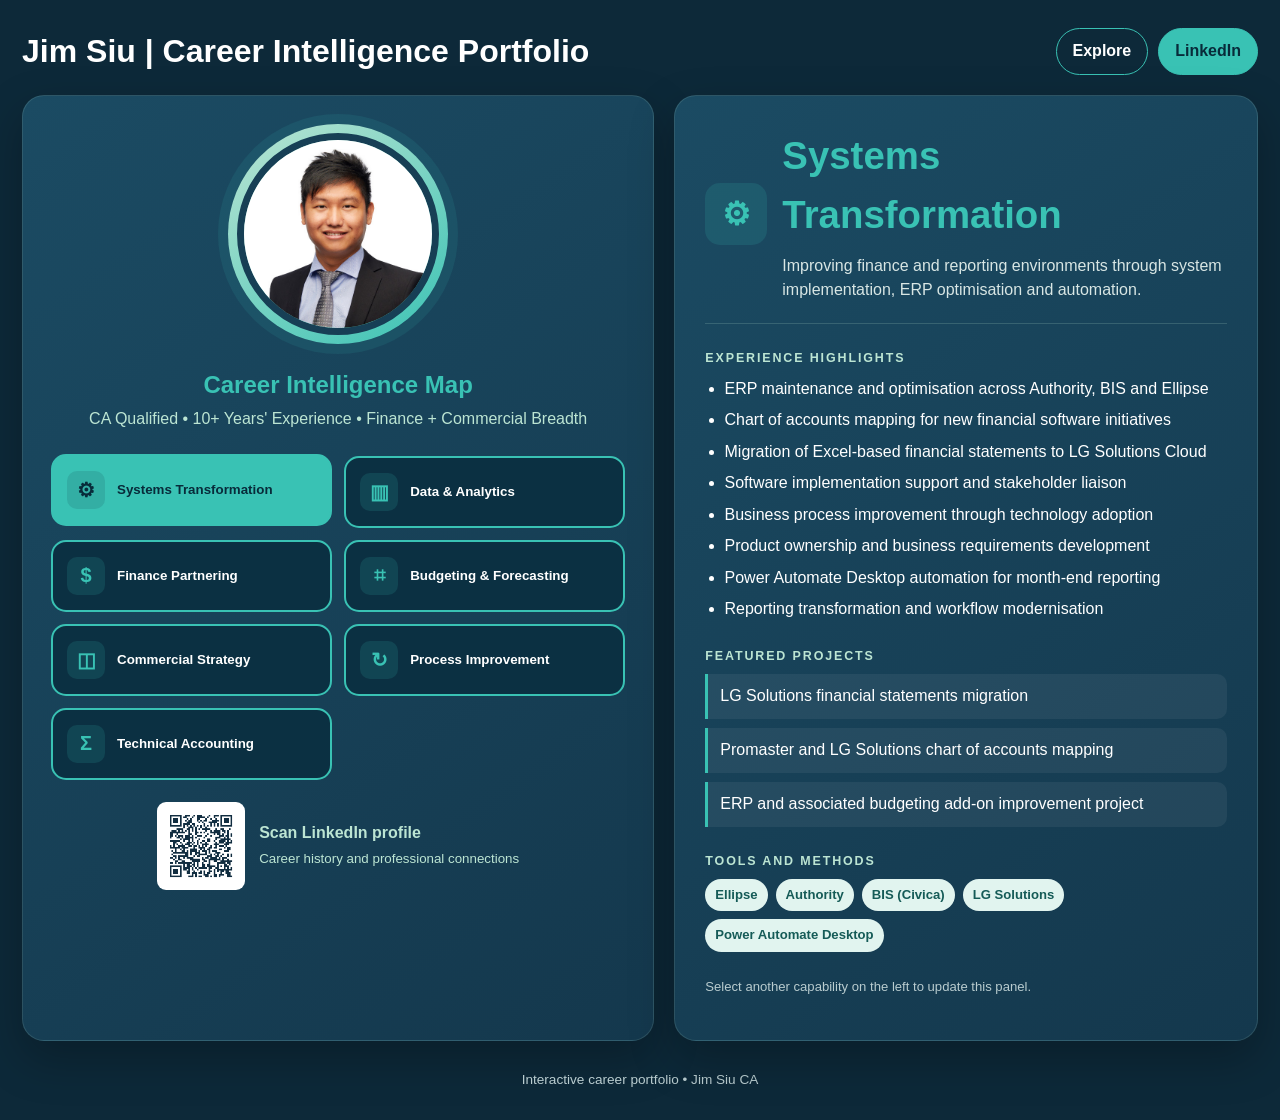
==== index.html @ 764293db "Add files via upload" ====
<!doctype html>
<html lang="en">
<head>
<meta charset="utf-8">
<meta name="viewport" content="width=device-width, initial-scale=1">
<meta name="description" content="Interactive career intelligence portfolio for Jim Siu, Chartered Accountant.">
<title>Jim Siu | Career Intelligence Portfolio</title>
<style>
:root{--navy:#0d2939;--navy2:#173f55;--teal:#39c2b4;--mint:#bce5d3;--paper:#f4f8f7;--ink:#243940;--muted:#b9cccf;--white:#fff}
*{box-sizing:border-box}html{scroll-behavior:smooth}body{margin:0;font-family:Segoe UI,Aptos,Arial,sans-serif;background:var(--navy);color:var(--white);line-height:1.55}
a{color:inherit}.wrap{width:min(1380px,100%);margin:auto;padding:22px}.top{display:flex;align-items:center;justify-content:space-between;gap:20px;padding:5px 0 18px}.top h1{font-size:clamp(1.35rem,3vw,2rem);margin:0}.actions{display:flex;gap:10px}.btn{display:inline-flex;align-items:center;justify-content:center;padding:10px 16px;border-radius:999px;text-decoration:none;font-weight:750;border:1px solid var(--teal)}.btn.primary{background:var(--teal);color:#082b3a}.btn.secondary{color:#fff}
.dashboard{display:grid;grid-template-columns:minmax(0,1.04fr) minmax(390px,.96fr);gap:20px;align-items:stretch}.map,.panel{background:linear-gradient(145deg,#1b4b63,#14384d);border:1px solid rgba(188,229,211,.14);border-radius:22px;box-shadow:0 18px 45px rgba(0,0,0,.25)}.map{padding:28px}.portrait{width:220px;height:220px;margin:auto;border-radius:50%;padding:9px;background:linear-gradient(145deg,var(--mint),var(--teal));box-shadow:0 0 0 10px rgba(57,194,180,.11)}.portrait img{width:100%;height:100%;object-fit:cover;object-position:center 22%;border-radius:50%;border:7px solid var(--navy2)}.map h2{text-align:center;margin:22px 0 4px;color:var(--teal)}.credential{text-align:center;color:var(--mint);margin:0}.nodes{display:grid;grid-template-columns:repeat(2,minmax(0,1fr));gap:12px;margin-top:24px}.node{min-height:72px;border:2px solid var(--teal);border-radius:15px;background:#0b3042;color:#fff;padding:12px 14px;text-align:left;cursor:pointer;font-weight:750;display:flex;align-items:center;gap:12px;transition:.18s}.node-icon{display:grid;place-items:center;flex:0 0 38px;height:38px;border-radius:10px;background:rgba(57,194,180,.14);color:var(--teal);font-size:1.25rem}.node:hover,.node:focus-visible,.node.active{background:var(--teal);color:#082b3a;outline:none;transform:translateY(-2px)}.node.active .node-icon,.node:hover .node-icon{background:rgba(8,43,58,.13);color:#082b3a}.qr{display:flex;align-items:center;justify-content:center;gap:14px;margin-top:22px;color:var(--mint)}.qr img{width:88px;background:#fff;padding:6px;border-radius:9px}
.panel{padding:30px;min-height:760px;position:sticky;top:16px}.panel-head{display:grid;grid-template-columns:62px 1fr;gap:15px;align-items:center;padding-bottom:20px;border-bottom:1px solid rgba(188,229,211,.18)}.panel-icon{width:62px;height:62px;border-radius:15px;display:grid;place-items:center;background:rgba(57,194,180,.14);color:var(--teal);font-size:2rem;font-weight:900}.panel h2{margin:0;color:var(--teal);font-size:clamp(1.7rem,3vw,2.5rem)}.summary{color:#d8e6e4;margin:9px 0 0}.section-title{font-size:.78rem;text-transform:uppercase;letter-spacing:.15em;color:var(--mint);font-weight:800;margin:25px 0 8px}.panel ul{margin:0;padding-left:1.2rem}.panel li{margin:.42rem 0}.projects{display:grid;gap:9px}.project{background:rgba(255,255,255,.06);border-left:3px solid var(--teal);padding:10px 12px;border-radius:0 10px 10px 0}.tools{display:flex;flex-wrap:wrap;gap:8px}.chip{background:#e1f4ef;color:#155b57;padding:6px 10px;border-radius:999px;font-size:.82rem;font-weight:700}.hint{margin-top:25px;color:var(--muted);font-size:.82rem}.fade{animation:fade .25s ease}@keyframes fade{from{opacity:.25;transform:translateY(4px)}to{opacity:1;transform:none}}
footer{padding:28px 0 8px;text-align:center;color:var(--muted);font-size:.85rem}
@media(max-width:980px){.dashboard{grid-template-columns:1fr}.panel{position:static;min-height:0}.node{min-height:62px}}
@media(max-width:600px){.wrap{padding:14px}.top{align-items:flex-start;flex-direction:column}.nodes{grid-template-columns:1fr}.portrait{width:190px;height:190px}.panel,.map{padding:20px}.qr{justify-content:flex-start}.actions{width:100%}.btn{flex:1}}
@media(prefers-reduced-motion:reduce){*{scroll-behavior:auto!important;animation:none!important;transition:none!important}}
</style>
</head>
<body>
<main class="wrap">
<header class="top"><h1>Jim Siu | Career Intelligence Portfolio</h1><div class="actions"><a class="btn secondary" href="#map">Explore</a><a class="btn primary" href="https://www.linkedin.com/in/jim-siu-6142bab9" target="_blank" rel="noopener">LinkedIn</a></div></header>
<section class="dashboard" id="map">
<div class="map">
<div class="portrait"><img src="[data-uri]" alt="Professional portrait"></div>
<h2>Career Intelligence Map</h2><p class="credential">CA Qualified • 10+ Years' Experience • Finance + Commercial Breadth</p>
<div class="nodes" id="nodes"></div>
<div class="qr"><img src="[data-uri]" alt="QR code for LinkedIn profile"><span><strong>Scan LinkedIn profile</strong><br><small>Career history and professional connections</small></span></div>
</div>
<aside class="panel" aria-live="polite"><div id="panelContent"></div></aside>
</section>
<footer>Interactive career portfolio • Jim Siu CA</footer>
</main>
<script>
const profile={"systems": {"title": "Systems Transformation", "icon": "⚙", "summary": "Improving finance and reporting environments through system implementation, ERP optimisation and automation.", "points": ["ERP maintenance and optimisation across Authority, BIS and Ellipse", "Chart of accounts mapping for new financial software initiatives", "Migration of Excel-based financial statements to LG Solutions Cloud", "Software implementation support and stakeholder liaison", "Business process improvement through technology adoption", "Product ownership and business requirements development", "Power Automate Desktop automation for month-end reporting", "Reporting transformation and workflow modernisation"], "projects": ["LG Solutions financial statements migration", "Promaster and LG Solutions chart of accounts mapping", "ERP and associated budgeting add-on improvement project"], "tools": ["Ellipse", "Authority", "BIS (Civica)", "LG Solutions", "Power Automate Desktop"]}, "data": {"title": "Data & Analytics", "icon": "▥", "summary": "Turning complex financial, procurement and operational data into decision-ready reporting and insight.", "points": ["Product Owner for procurement Power BI dashboards", "Power BI and Power Query dashboard development", "Procurement KPI and compliance reporting", "Spend analytics and procurement reporting", "Labour, overhead and discretionary spend analysis", "Dashboard scope development, blueprinting and testing", "Advanced Excel financial modelling and analysis", "Stakeholder engagement throughout dashboard development"], "projects": ["Procurement Power BI dashboard suite", "Horizon Power restructure data analysis", "Procurement compliance, spend and KPI reporting"], "tools": ["Power BI", "Power Query", "Excel", "Office Scripts", "XLOOKUP", "PivotTables"]}, "finance": {"title": "Finance Partnering", "icon": "$", "summary": "Partnering with business divisions to interpret financial performance and support strategic decisions.", "points": ["Finance Business Partner experience at Horizon Power", "Execution of strategic business plans", "Financial model and forecast development", "Budgeting and financial analysis", "Management accounting support", "Interpretation of financial reports for decision-making", "Relationship building across business divisions", "Support for strategic objectives and operational stakeholders"], "projects": ["Strategic business planning and forecasting", "Management accounting support across business areas", "Financial insight for operational decision-making"], "tools": ["Financial modelling", "Forecasting", "Variance analysis", "Stakeholder engagement"]}, "planning": {"title": "Budgeting & Forecasting", "icon": "⌗", "summary": "Preparing and monitoring operating, capital and long-term financial plans across multiple service lines.", "points": ["Annual budgeting and forecasting processes", "Long-Term Financial Plan preparation", "Four-Year Capital Works Plan development", "Operating project budget tracking", "Capital project performance monitoring", "Annual and seasonal statutory budget reviews", "Monthly variance analysis", "Financial modelling for infrastructure and ad hoc projects"], "projects": ["City of Vincent Long-Term Financial Plan", "Four-Year Capital Works Plan", "Underground power project financial model"], "tools": ["Budget modelling", "Capital planning", "Forecasting", "Variance reporting", "Advanced Excel"]}, "commercial": {"title": "Commercial Strategy", "icon": "◫", "summary": "Supporting sourcing, contracts and supplier outcomes through commercial analysis and negotiation.", "points": ["Source-to-contract procurement advisory", "Contract management and procure-to-pay support", "Probity, spend analysis and supplier management", "Strategic negotiations and commercial outcome management", "Strong supplier and stakeholder relationship management", "Pricing and benchmarking analysis across suppliers", "Commercial analysis to support business decisions", "Continuous improvement identification across procurement activities"], "projects": ["Distribution Maintenance Panel Source-to-Contract", "Retail Systems Replacement Program", "Request for Tender and Quotation Activities"], "tools": ["Negotiation", "Supplier management", "Spend analysis", "Contract management", "Procure-to-pay"]}, "improvement": {"title": "Process Improvement", "icon": "↻", "summary": "Redesigning processes and reporting to improve efficiency, governance and information quality.", "points": ["Continuous improvement initiatives across procurement and finance", "Innovation team participation at the City of Vincent", "Automation of ERP month-end reports", "Reporting and dashboard modernisation", "Financial statement digitisation project leadership", "Stakeholder-led improvement identification", "Workflow optimisation and technology adoption", "Testing and refinement of new reporting solutions"], "projects": ["Excel-to-cloud financial statement migration", "Power Automate month-end reporting automation", "Procurement dashboard reporting modernisation"], "tools": ["Power Automate Desktop", "Power BI", "Process mapping", "Testing", "Change support"]}, "accounting": {"title": "Technical Accounting", "icon": "Σ", "summary": "A Chartered Accountant foundation spanning management accounting, business advisory, tax and audit.", "points": ["Chartered Accountant, CA ANZ", "Monthly and annual financial statement preparation", "General ledger reconciliations and reviews", "Annual and seasonal statutory budget statements", "BAS, tax return and tax note preparation", "Bookkeeping and financial statement review", "Audit experience across mining, investment and retail clients", "Management accounting and monthly variance analysis"], "projects": ["Monthly and annual financial reporting", "Business advisory and tax compliance", "External audit exposure across multiple industries"], "tools": ["Xero", "Xero Practice Manager", "MYOB", "General ledger", "BAS and tax"]}};
const nodes=document.getElementById('nodes');
const panel=document.getElementById('panelContent');
Object.entries(profile).forEach(([key,item],i)=>{const b=document.createElement('button');b.className='node'+(i===0?' active':'');b.type='button';b.dataset.key=key;b.innerHTML=`<span class="node-icon">${item.icon}</span><span>${item.title}</span>`;b.addEventListener('click',()=>selectNode(key,b));nodes.appendChild(b)});
function selectNode(key,button){document.querySelectorAll('.node').forEach(n=>n.classList.remove('active'));button.classList.add('active');const x=profile[key];panel.classList.remove('fade');void panel.offsetWidth;panel.classList.add('fade');panel.innerHTML=`<div class="panel-head"><div class="panel-icon">${x.icon}</div><div><h2>${x.title}</h2><p class="summary">${x.summary}</p></div></div><div class="section-title">Experience highlights</div><ul>${x.points.map(v=>`<li>${v}</li>`).join('')}</ul><div class="section-title">Featured projects</div><div class="projects">${x.projects.map(v=>`<div class="project">${v}</div>`).join('')}</div><div class="section-title">Tools and methods</div><div class="tools">${x.tools.map(v=>`<span class="chip">${v}</span>`).join('')}</div><p class="hint">Select another capability on the left to update this panel.</p>`;if(window.innerWidth<981)panel.scrollIntoView({behavior:'smooth',block:'start'})}
selectNode('systems',document.querySelector('.node'));
</script>
</body></html>
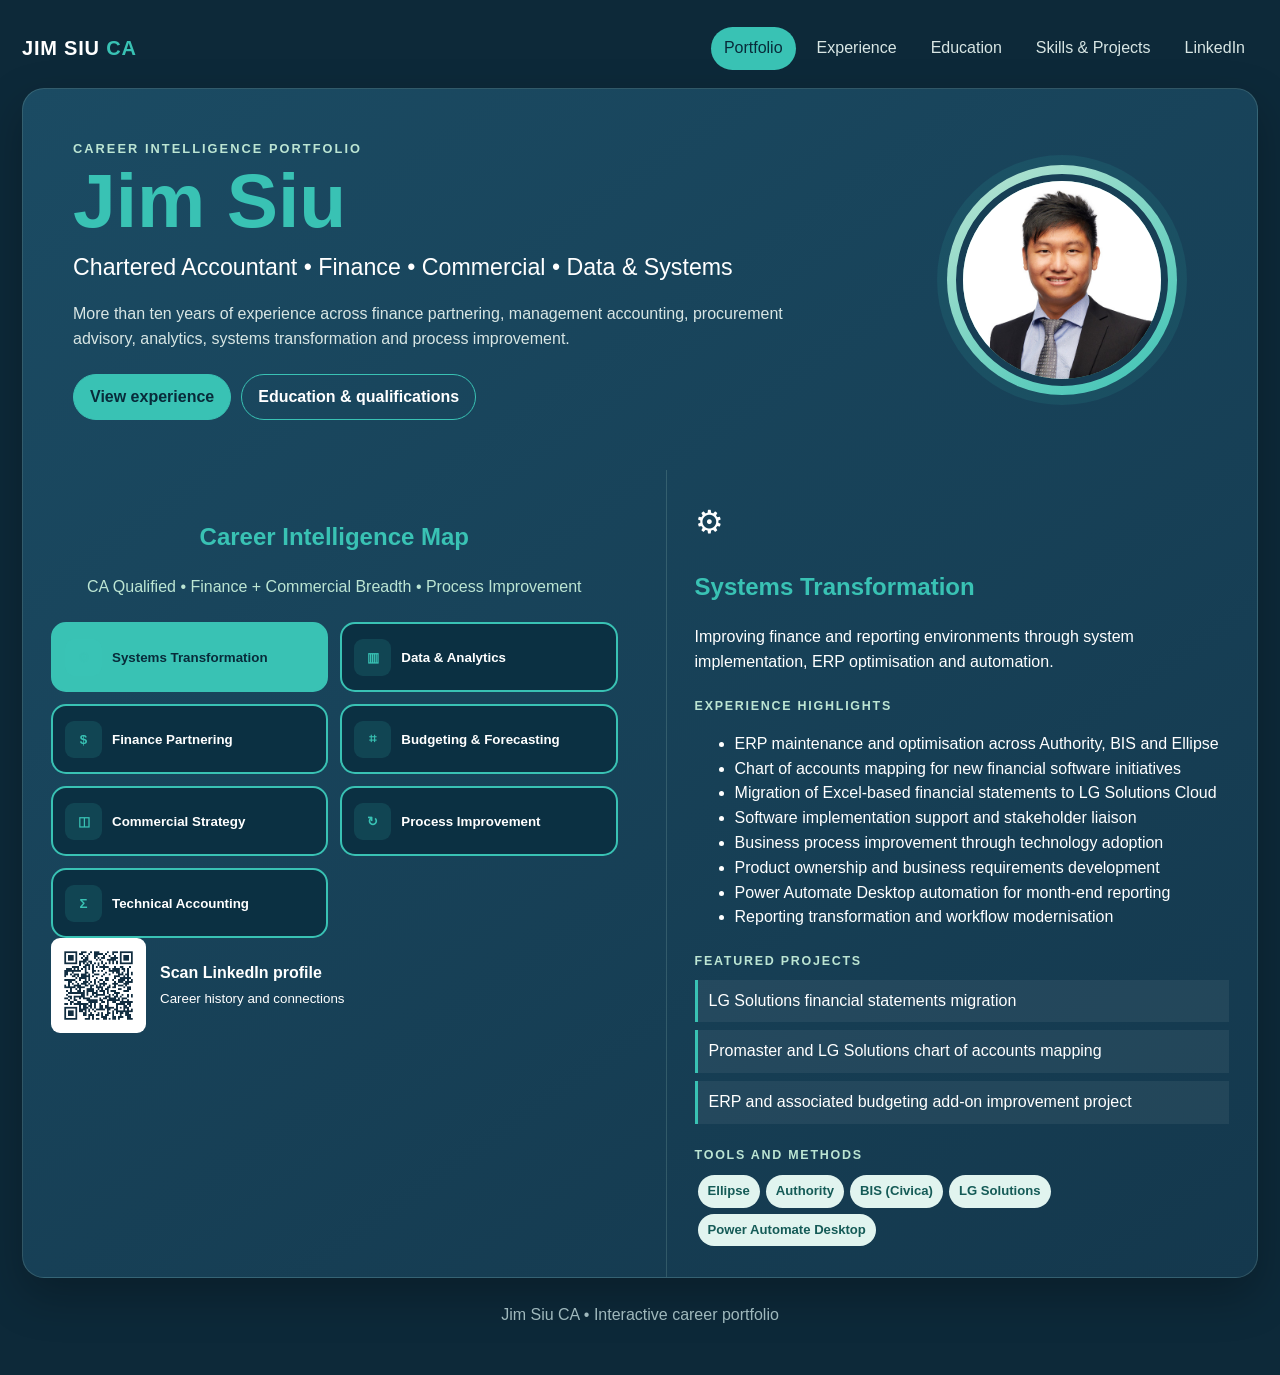
==== commit 2bad3d1d: "Add files via upload" ====
--- a/index.html
+++ b/index.html
@@ -1,42 +1 @@
-<!doctype html>
-<html lang="en">
-<head>
-<meta charset="utf-8">
-<meta name="viewport" content="width=device-width, initial-scale=1">
-<meta name="description" content="Interactive career intelligence portfolio for Jim Siu, Chartered Accountant.">
-<title>Jim Siu | Career Intelligence Portfolio</title>
-<style>
-:root{--navy:#0d2939;--navy2:#173f55;--teal:#39c2b4;--mint:#bce5d3;--paper:#f4f8f7;--ink:#243940;--muted:#b9cccf;--white:#fff}
-*{box-sizing:border-box}html{scroll-behavior:smooth}body{margin:0;font-family:Segoe UI,Aptos,Arial,sans-serif;background:var(--navy);color:var(--white);line-height:1.55}
-a{color:inherit}.wrap{width:min(1380px,100%);margin:auto;padding:22px}.top{display:flex;align-items:center;justify-content:space-between;gap:20px;padding:5px 0 18px}.top h1{font-size:clamp(1.35rem,3vw,2rem);margin:0}.actions{display:flex;gap:10px}.btn{display:inline-flex;align-items:center;justify-content:center;padding:10px 16px;border-radius:999px;text-decoration:none;font-weight:750;border:1px solid var(--teal)}.btn.primary{background:var(--teal);color:#082b3a}.btn.secondary{color:#fff}
-.dashboard{display:grid;grid-template-columns:minmax(0,1.04fr) minmax(390px,.96fr);gap:20px;align-items:stretch}.map,.panel{background:linear-gradient(145deg,#1b4b63,#14384d);border:1px solid rgba(188,229,211,.14);border-radius:22px;box-shadow:0 18px 45px rgba(0,0,0,.25)}.map{padding:28px}.portrait{width:220px;height:220px;margin:auto;border-radius:50%;padding:9px;background:linear-gradient(145deg,var(--mint),var(--teal));box-shadow:0 0 0 10px rgba(57,194,180,.11)}.portrait img{width:100%;height:100%;object-fit:cover;object-position:center 22%;border-radius:50%;border:7px solid var(--navy2)}.map h2{text-align:center;margin:22px 0 4px;color:var(--teal)}.credential{text-align:center;color:var(--mint);margin:0}.nodes{display:grid;grid-template-columns:repeat(2,minmax(0,1fr));gap:12px;margin-top:24px}.node{min-height:72px;border:2px solid var(--teal);border-radius:15px;background:#0b3042;color:#fff;padding:12px 14px;text-align:left;cursor:pointer;font-weight:750;display:flex;align-items:center;gap:12px;transition:.18s}.node-icon{display:grid;place-items:center;flex:0 0 38px;height:38px;border-radius:10px;background:rgba(57,194,180,.14);color:var(--teal);font-size:1.25rem}.node:hover,.node:focus-visible,.node.active{background:var(--teal);color:#082b3a;outline:none;transform:translateY(-2px)}.node.active .node-icon,.node:hover .node-icon{background:rgba(8,43,58,.13);color:#082b3a}.qr{display:flex;align-items:center;justify-content:center;gap:14px;margin-top:22px;color:var(--mint)}.qr img{width:88px;background:#fff;padding:6px;border-radius:9px}
-.panel{padding:30px;min-height:760px;position:sticky;top:16px}.panel-head{display:grid;grid-template-columns:62px 1fr;gap:15px;align-items:center;padding-bottom:20px;border-bottom:1px solid rgba(188,229,211,.18)}.panel-icon{width:62px;height:62px;border-radius:15px;display:grid;place-items:center;background:rgba(57,194,180,.14);color:var(--teal);font-size:2rem;font-weight:900}.panel h2{margin:0;color:var(--teal);font-size:clamp(1.7rem,3vw,2.5rem)}.summary{color:#d8e6e4;margin:9px 0 0}.section-title{font-size:.78rem;text-transform:uppercase;letter-spacing:.15em;color:var(--mint);font-weight:800;margin:25px 0 8px}.panel ul{margin:0;padding-left:1.2rem}.panel li{margin:.42rem 0}.projects{display:grid;gap:9px}.project{background:rgba(255,255,255,.06);border-left:3px solid var(--teal);padding:10px 12px;border-radius:0 10px 10px 0}.tools{display:flex;flex-wrap:wrap;gap:8px}.chip{background:#e1f4ef;color:#155b57;padding:6px 10px;border-radius:999px;font-size:.82rem;font-weight:700}.hint{margin-top:25px;color:var(--muted);font-size:.82rem}.fade{animation:fade .25s ease}@keyframes fade{from{opacity:.25;transform:translateY(4px)}to{opacity:1;transform:none}}
-footer{padding:28px 0 8px;text-align:center;color:var(--muted);font-size:.85rem}
-@media(max-width:980px){.dashboard{grid-template-columns:1fr}.panel{position:static;min-height:0}.node{min-height:62px}}
-@media(max-width:600px){.wrap{padding:14px}.top{align-items:flex-start;flex-direction:column}.nodes{grid-template-columns:1fr}.portrait{width:190px;height:190px}.panel,.map{padding:20px}.qr{justify-content:flex-start}.actions{width:100%}.btn{flex:1}}
-@media(prefers-reduced-motion:reduce){*{scroll-behavior:auto!important;animation:none!important;transition:none!important}}
-</style>
-</head>
-<body>
-<main class="wrap">
-<header class="top"><h1>Jim Siu | Career Intelligence Portfolio</h1><div class="actions"><a class="btn secondary" href="#map">Explore</a><a class="btn primary" href="https://www.linkedin.com/in/jim-siu-6142bab9" target="_blank" rel="noopener">LinkedIn</a></div></header>
-<section class="dashboard" id="map">
-<div class="map">
-<div class="portrait"><img src="[data-uri]" alt="Professional portrait"></div>
-<h2>Career Intelligence Map</h2><p class="credential">CA Qualified • 10+ Years' Experience • Finance + Commercial Breadth</p>
-<div class="nodes" id="nodes"></div>
-<div class="qr"><img src="[data-uri]" alt="QR code for LinkedIn profile"><span><strong>Scan LinkedIn profile</strong><br><small>Career history and professional connections</small></span></div>
-</div>
-<aside class="panel" aria-live="polite"><div id="panelContent"></div></aside>
-</section>
-<footer>Interactive career portfolio • Jim Siu CA</footer>
-</main>
-<script>
-const profile={"systems": {"title": "Systems Transformation", "icon": "⚙", "summary": "Improving finance and reporting environments through system implementation, ERP optimisation and automation.", "points": ["ERP maintenance and optimisation across Authority, BIS and Ellipse", "Chart of accounts mapping for new financial software initiatives", "Migration of Excel-based financial statements to LG Solutions Cloud", "Software implementation support and stakeholder liaison", "Business process improvement through technology adoption", "Product ownership and business requirements development", "Power Automate Desktop automation for month-end reporting", "Reporting transformation and workflow modernisation"], "projects": ["LG Solutions financial statements migration", "Promaster and LG Solutions chart of accounts mapping", "ERP and associated budgeting add-on improvement project"], "tools": ["Ellipse", "Authority", "BIS (Civica)", "LG Solutions", "Power Automate Desktop"]}, "data": {"title": "Data & Analytics", "icon": "▥", "summary": "Turning complex financial, procurement and operational data into decision-ready reporting and insight.", "points": ["Product Owner for procurement Power BI dashboards", "Power BI and Power Query dashboard development", "Procurement KPI and compliance reporting", "Spend analytics and procurement reporting", "Labour, overhead and discretionary spend analysis", "Dashboard scope development, blueprinting and testing", "Advanced Excel financial modelling and analysis", "Stakeholder engagement throughout dashboard development"], "projects": ["Procurement Power BI dashboard suite", "Horizon Power restructure data analysis", "Procurement compliance, spend and KPI reporting"], "tools": ["Power BI", "Power Query", "Excel", "Office Scripts", "XLOOKUP", "PivotTables"]}, "finance": {"title": "Finance Partnering", "icon": "$", "summary": "Partnering with business divisions to interpret financial performance and support strategic decisions.", "points": ["Finance Business Partner experience at Horizon Power", "Execution of strategic business plans", "Financial model and forecast development", "Budgeting and financial analysis", "Management accounting support", "Interpretation of financial reports for decision-making", "Relationship building across business divisions", "Support for strategic objectives and operational stakeholders"], "projects": ["Strategic business planning and forecasting", "Management accounting support across business areas", "Financial insight for operational decision-making"], "tools": ["Financial modelling", "Forecasting", "Variance analysis", "Stakeholder engagement"]}, "planning": {"title": "Budgeting & Forecasting", "icon": "⌗", "summary": "Preparing and monitoring operating, capital and long-term financial plans across multiple service lines.", "points": ["Annual budgeting and forecasting processes", "Long-Term Financial Plan preparation", "Four-Year Capital Works Plan development", "Operating project budget tracking", "Capital project performance monitoring", "Annual and seasonal statutory budget reviews", "Monthly variance analysis", "Financial modelling for infrastructure and ad hoc projects"], "projects": ["City of Vincent Long-Term Financial Plan", "Four-Year Capital Works Plan", "Underground power project financial model"], "tools": ["Budget modelling", "Capital planning", "Forecasting", "Variance reporting", "Advanced Excel"]}, "commercial": {"title": "Commercial Strategy", "icon": "◫", "summary": "Supporting sourcing, contracts and supplier outcomes through commercial analysis and negotiation.", "points": ["Source-to-contract procurement advisory", "Contract management and procure-to-pay support", "Probity, spend analysis and supplier management", "Strategic negotiations and commercial outcome management", "Strong supplier and stakeholder relationship management", "Pricing and benchmarking analysis across suppliers", "Commercial analysis to support business decisions", "Continuous improvement identification across procurement activities"], "projects": ["Distribution Maintenance Panel Source-to-Contract", "Retail Systems Replacement Program", "Request for Tender and Quotation Activities"], "tools": ["Negotiation", "Supplier management", "Spend analysis", "Contract management", "Procure-to-pay"]}, "improvement": {"title": "Process Improvement", "icon": "↻", "summary": "Redesigning processes and reporting to improve efficiency, governance and information quality.", "points": ["Continuous improvement initiatives across procurement and finance", "Innovation team participation at the City of Vincent", "Automation of ERP month-end reports", "Reporting and dashboard modernisation", "Financial statement digitisation project leadership", "Stakeholder-led improvement identification", "Workflow optimisation and technology adoption", "Testing and refinement of new reporting solutions"], "projects": ["Excel-to-cloud financial statement migration", "Power Automate month-end reporting automation", "Procurement dashboard reporting modernisation"], "tools": ["Power Automate Desktop", "Power BI", "Process mapping", "Testing", "Change support"]}, "accounting": {"title": "Technical Accounting", "icon": "Σ", "summary": "A Chartered Accountant foundation spanning management accounting, business advisory, tax and audit.", "points": ["Chartered Accountant, CA ANZ", "Monthly and annual financial statement preparation", "General ledger reconciliations and reviews", "Annual and seasonal statutory budget statements", "BAS, tax return and tax note preparation", "Bookkeeping and financial statement review", "Audit experience across mining, investment and retail clients", "Management accounting and monthly variance analysis"], "projects": ["Monthly and annual financial reporting", "Business advisory and tax compliance", "External audit exposure across multiple industries"], "tools": ["Xero", "Xero Practice Manager", "MYOB", "General ledger", "BAS and tax"]}};
-const nodes=document.getElementById('nodes');
-const panel=document.getElementById('panelContent');
-Object.entries(profile).forEach(([key,item],i)=>{const b=document.createElement('button');b.className='node'+(i===0?' active':'');b.type='button';b.dataset.key=key;b.innerHTML=`<span class="node-icon">${item.icon}</span><span>${item.title}</span>`;b.addEventListener('click',()=>selectNode(key,b));nodes.appendChild(b)});
-function selectNode(key,button){document.querySelectorAll('.node').forEach(n=>n.classList.remove('active'));button.classList.add('active');const x=profile[key];panel.classList.remove('fade');void panel.offsetWidth;panel.classList.add('fade');panel.innerHTML=`<div class="panel-head"><div class="panel-icon">${x.icon}</div><div><h2>${x.title}</h2><p class="summary">${x.summary}</p></div></div><div class="section-title">Experience highlights</div><ul>${x.points.map(v=>`<li>${v}</li>`).join('')}</ul><div class="section-title">Featured projects</div><div class="projects">${x.projects.map(v=>`<div class="project">${v}</div>`).join('')}</div><div class="section-title">Tools and methods</div><div class="tools">${x.tools.map(v=>`<span class="chip">${v}</span>`).join('')}</div><p class="hint">Select another capability on the left to update this panel.</p>`;if(window.innerWidth<981)panel.scrollIntoView({behavior:'smooth',block:'start'})}
-selectNode('systems',document.querySelector('.node'));
-</script>
-</body></html>+<!doctype html><html lang="en"><head><meta charset="utf-8"><meta name="viewport" content="width=device-width,initial-scale=1"><meta name="description" content="Jim Siu career portfolio"><title>Jim Siu | Portfolio</title><link rel="stylesheet" href="styles.css"></head><body><a class="skip" href="#main">Skip to content</a><div class="wrap"><header class="top"><a class="brand" href="index.html">JIM SIU <span>CA</span></a><nav class="nav" aria-label="Primary"><a href="index.html" class="active">Portfolio</a><a href="experience.html" class="">Experience</a><a href="education.html" class="">Education</a><a href="skills.html" class="">Skills & Projects</a><a href="https://www.linkedin.com/in/jim-siu-6142bab9" target="_blank" rel="noopener">LinkedIn</a></nav></header><main id="main" class="page"><section class="hero"><div><div class="kicker">Career Intelligence Portfolio</div><h1>Jim Siu</h1><h2>Chartered Accountant • Finance • Commercial • Data & Systems</h2><p>More than ten years of experience across finance partnering, management accounting, procurement advisory, analytics, systems transformation and process improvement.</p><div class="buttons"><a class="btn primary" href="experience.html">View experience</a><a class="btn secondary" href="education.html">Education & qualifications</a></div></div><div class="portrait"><img src="[data-uri]" alt="Professional portrait"></div></section><section class="dashboard"><div class="map"><h2>Career Intelligence Map</h2><p class="credential">CA Qualified • Finance + Commercial Breadth • Process Improvement</p><div class="nodes" id="nodes"></div><div class="qr"><img src="[data-uri]" alt="QR code for LinkedIn"><span><strong>Scan LinkedIn profile</strong><br><small>Career history and connections</small></span></div></div><aside class="panel" aria-live="polite"><div id="panelContent"></div></aside></section><script>const profile={"systems": {"title": "Systems Transformation", "icon": "⚙", "summary": "Improving finance and reporting environments through system implementation, ERP optimisation and automation.", "points": ["ERP maintenance and optimisation across Authority, BIS and Ellipse", "Chart of accounts mapping for new financial software initiatives", "Migration of Excel-based financial statements to LG Solutions Cloud", "Software implementation support and stakeholder liaison", "Business process improvement through technology adoption", "Product ownership and business requirements development", "Power Automate Desktop automation for month-end reporting", "Reporting transformation and workflow modernisation"], "projects": ["LG Solutions financial statements migration", "Promaster and LG Solutions chart of accounts mapping", "ERP and associated budgeting add-on improvement project"], "tools": ["Ellipse", "Authority", "BIS (Civica)", "LG Solutions", "Power Automate Desktop"]}, "data": {"title": "Data & Analytics", "icon": "▥", "summary": "Turning complex financial, procurement and operational data into decision-ready reporting and insight.", "points": ["Product Owner for procurement Power BI dashboards", "Power BI and Power Query dashboard development", "Procurement KPI and compliance reporting", "Spend analytics and procurement reporting", "Labour, overhead and discretionary spend analysis", "Dashboard scope development, blueprinting and testing", "Advanced Excel financial modelling and analysis", "Stakeholder engagement throughout dashboard development"], "projects": ["Procurement Power BI dashboard suite", "Horizon Power restructure data analysis", "Procurement compliance, spend and KPI reporting"], "tools": ["Power BI", "Power Query", "Excel", "Office Scripts", "XLOOKUP", "PivotTables"]}, "finance": {"title": "Finance Partnering", "icon": "$", "summary": "Partnering with business divisions to interpret financial performance and support strategic decisions.", "points": ["Finance Business Partner experience at Horizon Power", "Execution of strategic business plans", "Financial model and forecast development", "Budgeting and financial analysis", "Management accounting support", "Interpretation of financial reports for decision-making", "Relationship building across business divisions", "Support for strategic objectives and operational stakeholders"], "projects": ["Strategic business planning and forecasting", "Management accounting support across business areas", "Financial insight for operational decision-making"], "tools": ["Financial modelling", "Forecasting", "Variance analysis", "Stakeholder engagement"]}, "planning": {"title": "Budgeting & Forecasting", "icon": "⌗", "summary": "Preparing and monitoring operating, capital and long-term financial plans across multiple service lines.", "points": ["Annual budgeting and forecasting processes", "Long-Term Financial Plan preparation", "Four-Year Capital Works Plan development", "Operating project budget tracking", "Capital project performance monitoring", "Annual and seasonal statutory budget reviews", "Monthly variance analysis", "Financial modelling for infrastructure and ad hoc projects"], "projects": ["City of Vincent Long-Term Financial Plan", "Four-Year Capital Works Plan", "Underground power project financial model"], "tools": ["Budget modelling", "Capital planning", "Forecasting", "Variance reporting", "Advanced Excel"]}, "commercial": {"title": "Commercial Strategy", "icon": "◫", "summary": "Supporting sourcing, contracts and supplier outcomes through commercial analysis and negotiation.", "points": ["Source-to-contract procurement advisory", "Contract management and procure-to-pay support", "Probity, spend analysis and supplier management", "Strategic negotiations and commercial outcome management", "Strong supplier and stakeholder relationship management", "Pricing and benchmarking analysis across suppliers", "Commercial analysis to support business decisions", "Continuous improvement identification across procurement activities"], "projects": ["Distribution Maintenance Panel Source-to-Contract", "Retail Systems Replacement Program", "Request for Tender and Quotation Activities"], "tools": ["Negotiation", "Supplier management", "Spend analysis", "Contract management", "Procure-to-pay"]}, "improvement": {"title": "Process Improvement", "icon": "↻", "summary": "Redesigning processes and reporting to improve efficiency, governance and information quality.", "points": ["Continuous improvement initiatives across procurement and finance", "Innovation team participation at the City of Vincent", "Automation of ERP month-end reports", "Reporting and dashboard modernisation", "Financial statement digitisation project leadership", "Stakeholder-led improvement identification", "Workflow optimisation and technology adoption", "Testing and refinement of new reporting solutions"], "projects": ["Excel-to-cloud financial statement migration", "Power Automate month-end reporting automation", "Procurement dashboard reporting modernisation"], "tools": ["Power Automate Desktop", "Power BI", "Process mapping", "Testing", "Change support"]}, "accounting": {"title": "Technical Accounting", "icon": "Σ", "summary": "A Chartered Accountant foundation spanning management accounting, business advisory, tax and audit.", "points": ["Chartered Accountant, CA ANZ", "Monthly and annual financial statement preparation", "General ledger reconciliations and reviews", "Annual and seasonal statutory budget statements", "BAS, tax return and tax note preparation", "Bookkeeping and financial statement review", "Audit experience across mining, investment and retail clients", "Management accounting and monthly variance analysis"], "projects": ["Monthly and annual financial reporting", "Business advisory and tax compliance", "External audit exposure across multiple industries"], "tools": ["Xero", "Xero Practice Manager", "MYOB", "General ledger", "BAS and tax"]}};const nodes=document.getElementById('nodes'),panel=document.getElementById('panelContent');Object.entries(profile).forEach(([key,x],i)=>{const b=document.createElement('button');b.className='node'+(i===0?' active':'');b.innerHTML=`<span class="node-icon">${x.icon||'•'}</span>${x.title}`;b.onclick=()=>selectNode(key,b);nodes.appendChild(b)});function selectNode(k,b){document.querySelectorAll('.node').forEach(n=>n.classList.remove('active'));b.classList.add('active');const x=profile[k];panel.innerHTML=`<div class="panel-icon">${x.icon||'•'}</div><h2>${x.title}</h2><p>${x.summary}</p><div class="section-title">Experience highlights</div><ul>${x.points.map(v=>`<li>${v}</li>`).join('')}</ul><div class="section-title">Featured projects</div>${x.projects.map(v=>`<div class="project">${v}</div>`).join('')}<div class="section-title">Tools and methods</div>${x.tools.map(v=>`<span class="chip">${v}</span>`).join('')}`;if(innerWidth<901)panel.scrollIntoView({behavior:'smooth'})}selectNode('systems',document.querySelector('.node'));</script></main><footer>Jim Siu CA • Interactive career portfolio</footer></div></body></html>
--- a/styles.css
+++ b/styles.css
@@ -0,0 +1,6 @@
+
+:root{--navy:#0d2939;--navy2:#173f55;--teal:#39c2b4;--mint:#bce5d3;--paper:#f4f8f7;--ink:#243940;--muted:#b9cccf;--white:#fff;--line:rgba(188,229,211,.17)}
+*{box-sizing:border-box}html{scroll-behavior:smooth}body{margin:0;font-family:Segoe UI,Aptos,Arial,sans-serif;background:var(--navy);color:#fff;line-height:1.55}a{color:inherit}.wrap{width:min(1280px,100%);margin:auto;padding:22px}.top{display:flex;align-items:center;justify-content:space-between;gap:20px;padding:5px 0 18px}.brand{text-decoration:none;font-size:1.25rem;font-weight:850;letter-spacing:.04em}.brand span{color:var(--teal)}.nav{display:flex;gap:8px;flex-wrap:wrap}.nav a{padding:9px 13px;border-radius:999px;text-decoration:none;color:#d8e6e4}.nav a:hover,.nav a.active{background:var(--teal);color:#082b3a}.page{background:linear-gradient(145deg,#1b4b63,#14384d);border:1px solid var(--line);border-radius:22px;box-shadow:0 18px 45px rgba(0,0,0,.25);overflow:hidden}.hero{padding:50px;display:grid;grid-template-columns:1fr 260px;gap:36px;align-items:center}.kicker{color:var(--mint);text-transform:uppercase;letter-spacing:.16em;font-weight:800;font-size:.8rem}.hero h1{font-size:clamp(2.5rem,6vw,5.3rem);line-height:.95;margin:.35rem 0;color:var(--teal)}.hero h2{font-size:1.45rem;margin:.8rem 0;font-weight:500}.hero p{max-width:760px;color:#d8e6e4}.portrait{width:230px;height:230px;border-radius:50%;padding:9px;background:linear-gradient(145deg,var(--mint),var(--teal));box-shadow:0 0 0 10px rgba(57,194,180,.11)}.portrait img{width:100%;height:100%;object-fit:cover;object-position:center 22%;border-radius:50%;border:7px solid var(--navy2)}.buttons{display:flex;gap:10px;flex-wrap:wrap;margin-top:22px}.btn{display:inline-flex;padding:10px 16px;border-radius:999px;text-decoration:none;font-weight:750;border:1px solid var(--teal)}.btn.primary{background:var(--teal);color:#082b3a}.btn.secondary{color:#fff}.section{padding:38px 50px;border-top:1px solid var(--line)}.section h2{color:var(--teal);font-size:2rem;margin:0 0 8px}.section-lead{color:#c8d9da;max-width:820px}.cards{display:grid;grid-template-columns:repeat(2,minmax(0,1fr));gap:16px;margin-top:24px}.card{background:rgba(255,255,255,.06);border:1px solid var(--line);border-radius:16px;padding:22px}.card h3{margin:0;color:var(--mint)}.card .meta{color:#a9c3c6;font-size:.9rem;margin:.3rem 0 1rem}.card ul{padding-left:1.2rem;margin:.5rem 0}.card li{margin:.4rem 0}.timeline{display:grid;gap:17px;margin-top:26px}.role{display:grid;grid-template-columns:150px 1fr;gap:22px;padding:22px;border-left:3px solid var(--teal);background:rgba(255,255,255,.055);border-radius:0 14px 14px 0}.role .dates{color:var(--mint);font-weight:800}.role h3{margin:0}.role h4{margin:.15rem 0 .8rem;color:#b9cccf;font-weight:600}.tags{display:flex;flex-wrap:wrap;gap:8px}.tag{background:#e1f4ef;color:#155b57;padding:6px 10px;border-radius:999px;font-size:.82rem;font-weight:700}.edu-grid{display:grid;grid-template-columns:repeat(2,minmax(0,1fr));gap:18px;margin-top:25px}.achievement{border-left:3px solid var(--teal);padding-left:14px;margin-top:14px}.qr{display:flex;gap:14px;align-items:center}.qr img{width:95px;background:#fff;padding:6px;border-radius:9px}footer{text-align:center;color:#9fb8bc;padding:25px}.skip{position:absolute;left:-9999px}.skip:focus{left:10px;top:10px;background:#fff;color:#000;padding:8px;z-index:99}
+.dashboard{display:grid;grid-template-columns:minmax(0,1fr) minmax(390px,.95fr);gap:20px}.map,.panel{padding:28px}.map .portrait{margin:auto}.map h2{text-align:center;color:var(--teal)}.credential{text-align:center;color:var(--mint)}.nodes{display:grid;grid-template-columns:repeat(2,minmax(0,1fr));gap:12px;margin-top:22px}.node{min-height:70px;border:2px solid var(--teal);border-radius:15px;background:#0b3042;color:#fff;padding:12px;text-align:left;cursor:pointer;font-weight:750;display:flex;align-items:center;gap:10px}.node-icon{display:grid;place-items:center;width:37px;height:37px;border-radius:9px;background:rgba(57,194,180,.14);color:var(--teal)}.node:hover,.node.active{background:var(--teal);color:#082b3a}.panel{border-left:1px solid var(--line);min-height:760px}.panel h2{color:var(--teal)}.panel-icon{font-size:2rem}.panel .section-title{color:var(--mint);font-size:.78rem;text-transform:uppercase;letter-spacing:.14em;font-weight:800;margin:22px 0 7px}.project{background:rgba(255,255,255,.06);border-left:3px solid var(--teal);padding:9px 11px;margin:8px 0}.chip{display:inline-block;background:#e1f4ef;color:#155b57;padding:6px 10px;border-radius:999px;font-size:.82rem;font-weight:700;margin:3px}
+@media(max-width:900px){.hero,.dashboard{grid-template-columns:1fr}.portrait{margin:auto}.hero{text-align:center}.hero p{margin-left:auto;margin-right:auto}.buttons{justify-content:center}.panel{border-left:0;border-top:1px solid var(--line);min-height:0}.cards,.edu-grid{grid-template-columns:1fr}.role{grid-template-columns:1fr}.section,.hero{padding:30px}.top{align-items:flex-start;flex-direction:column}}
+@media(max-width:560px){.wrap{padding:12px}.nodes{grid-template-columns:1fr}.section,.hero,.map,.panel{padding:20px}.nav a{padding:7px 9px;font-size:.88rem}}
